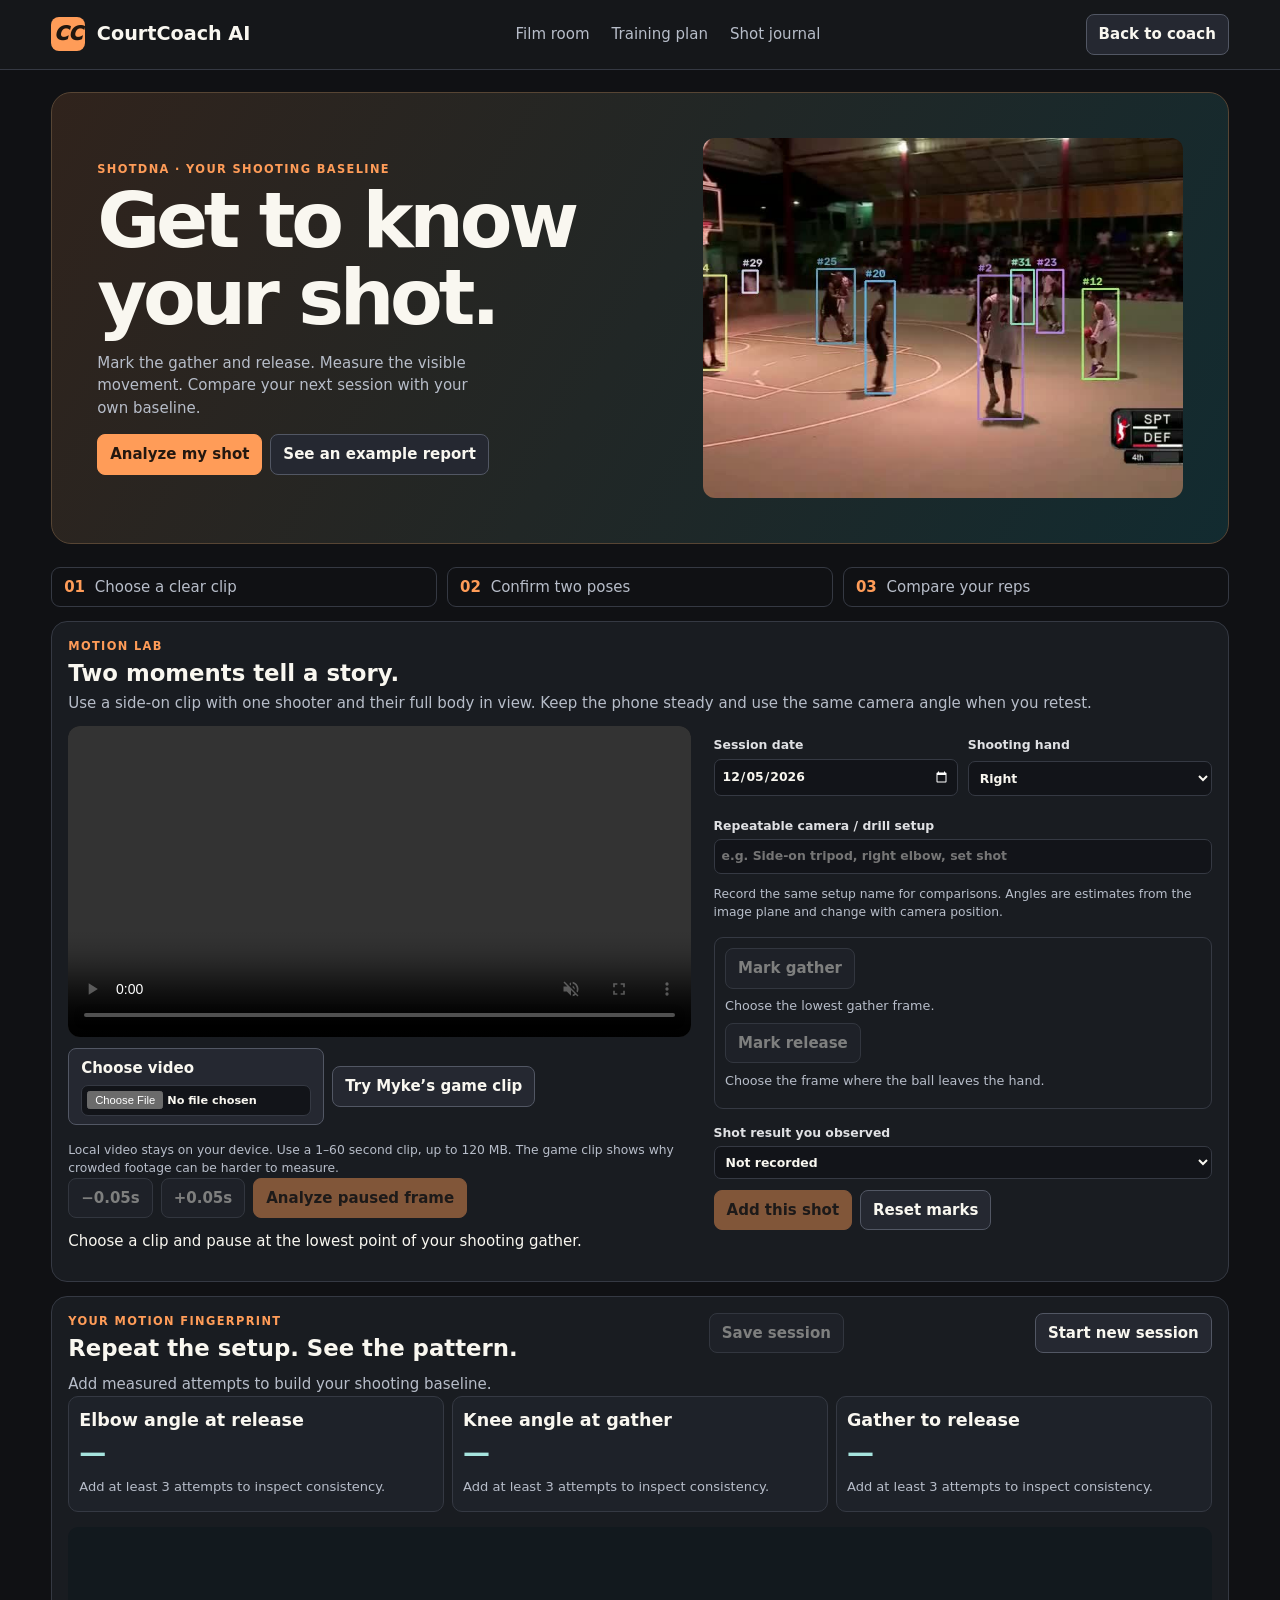
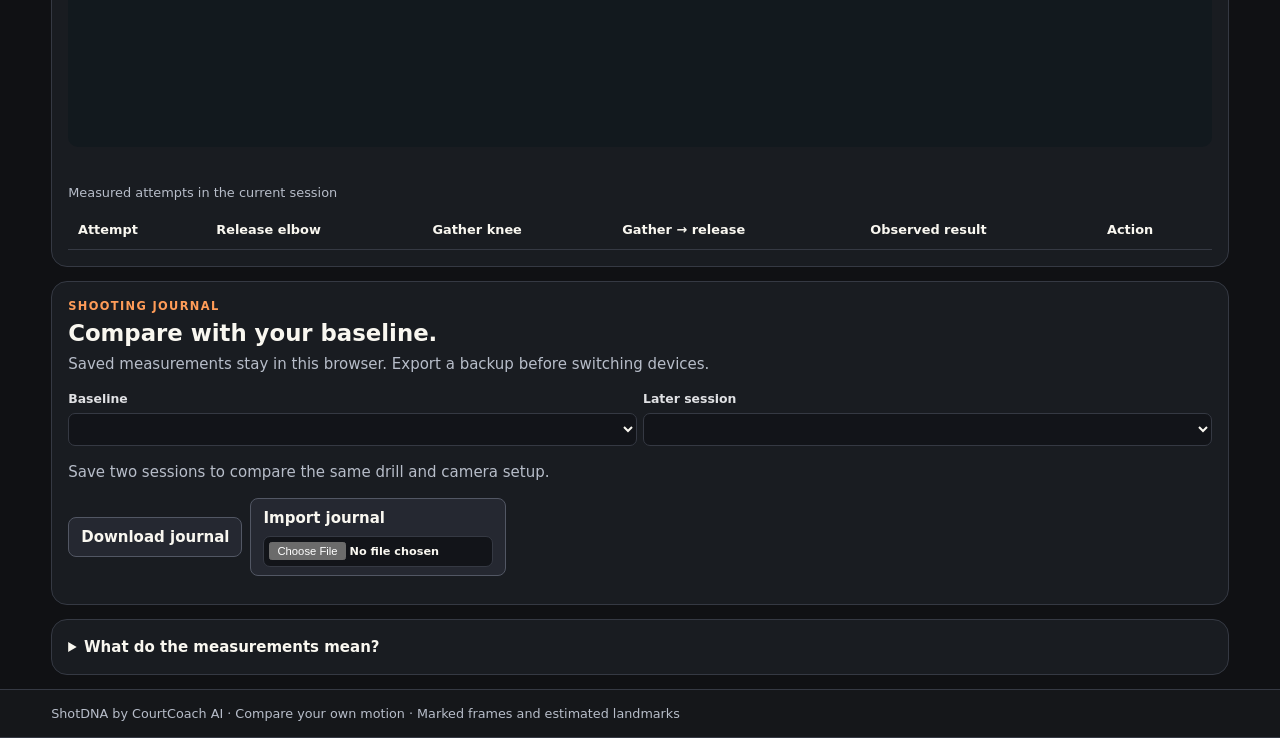
==== site/shotdna.html @ 36a08473 "Add ShotDNA pose measurements and a shooting session journal" ====
<!doctype html>
<html lang="en">
<head>
<meta charset="utf-8"><meta name="viewport" content="width=device-width,initial-scale=1">
<meta name="description" content="Compare jump-shot motion with browser-based pose estimation and a personal shooting journal.">
<title>ShotDNA | CourtCoach AI</title>
<link rel="stylesheet" href="style.css"><link rel="stylesheet" href="shotdna.css">
<script type="module" src="shotdna.mjs"></script>
</head>
<body>
<header class="top"><a class="brand" href="./"><span aria-hidden="true">CC</span> CourtCoach AI</a><nav aria-label="Main navigation"><a href="./#film">Film room</a><a href="./#plan">Training plan</a><a href="#journal">Shot journal</a></nav><a class="button secondary" href="./">Back to coach</a></header>
<main>
<section class="dna-hero">
<div><p class="eyebrow">SHOTDNA · YOUR SHOOTING BASELINE</p><h1>Get to know<br>your shot.</h1><p>Mark the gather and release. Measure the visible movement. Compare your next session with your own baseline.</p><div class="actions"><a class="primary button" href="#shooting-lab">Analyze my shot</a><button class="secondary" id="example" type="button">See an example report</button></div></div>
<img src="assets/court-film.jpg" alt="Basketball game film from Myke Tzul’s playing days" width="640" height="360">
</section>
<div class="workflow"><span><b>01</b> Choose a clear clip</span><span><b>02</b> Confirm two poses</span><span><b>03</b> Compare your reps</span></div>
<section class="panel" id="shooting-lab" aria-labelledby="lab-title">
<div class="heading"><div><p class="eyebrow">MOTION LAB</p><h2 id="lab-title">Two moments tell a story.</h2><p>Use a side-on clip with one shooter and their full body in view. Keep the phone steady and use the same camera angle when you retest.</p></div></div>
<div class="dna-layout">
<div>
<div class="dna-video"><video id="shot-video" controls muted playsinline preload="none"></video><canvas id="shot-canvas" aria-label="Selected pose landmarks" hidden></canvas></div>
<div class="actions"><label class="button secondary">Choose video<input id="shot-file" type="file" accept="video/*,.mp4,.mov,.webm"></label><button type="button" class="secondary" id="sample-film">Try Myke’s game clip</button></div>
<p class="hint">Local video stays on your device. Use a 1–60 second clip, up to 120 MB. The game clip shows why crowded footage can be harder to measure.</p>
<div class="actions"><button type="button" class="secondary" id="frame-back" disabled>−0.05s</button><button type="button" class="secondary" id="frame-forward" disabled>+0.05s</button><button type="button" class="primary" id="detect" disabled>Analyze paused frame</button></div>
<p id="pose-feedback" role="status">Choose a clip and pause at the lowest point of your shooting gather.</p>
<div id="people" class="actions"></div>
<p id="measurements" class="hint"></p>
</div>
<div>
<div class="form-grid dna-form">
<label>Session date<input id="session-date" type="date" required></label>
<label>Shooting hand<select id="hand"><option value="right">Right</option><option value="left">Left</option></select></label>
</div>
<label>Repeatable camera / drill setup<input id="setup" maxlength="120" placeholder="e.g. Side-on tripod, right elbow, set shot" required></label>
<p class="hint">Record the same setup name for comparisons. Angles are estimates from the image plane and change with camera position.</p>
<div class="dna-marks">
<button type="button" class="secondary" id="mark-gather" disabled>Mark gather</button><p id="gather-mark">Choose the lowest gather frame.</p>
<button type="button" class="secondary" id="mark-release" disabled>Mark release</button><p id="release-mark">Choose the frame where the ball leaves the hand.</p>
</div>
<label>Shot result you observed<select id="outcome"><option value="unrecorded">Not recorded</option><option value="made">Made</option><option value="missed">Missed</option></select></label>
<div class="actions"><button type="button" class="primary" id="add-shot" disabled>Add this shot</button><button type="button" class="secondary" id="reset-marks">Reset marks</button></div>
<p id="shot-feedback" role="status"></p>
</div>
</div>
</section>
<section class="panel" id="report-panel">
<div class="heading"><div><p class="eyebrow">YOUR MOTION FINGERPRINT</p><h2>Repeat the setup. See the pattern.</h2></div><button type="button" class="secondary" id="save-session" disabled>Save session</button></div>
<p id="report-status" role="status">Add measured attempts to compare elbow angle, knee bend, and gather-to-release time.</p>
<div id="metrics" class="report-grid"></div>
<svg id="shot-chart" viewBox="0 0 700 190" role="img" aria-label="Elbow angle at release across attempts" hidden></svg>
<div class="dna-table"><table><caption>Measured attempts in the current session</caption><thead><tr><th>Attempt</th><th>Release elbow</th><th>Gather knee</th><th>Gather → release</th><th>Observed result</th><th>Action</th></tr></thead><tbody id="attempts"></tbody></table></div>
<p id="motion-note" class="hint"></p>
</section>
<section class="panel" id="journal">
<div class="heading"><div><p class="eyebrow">SHOOTING JOURNAL</p><h2>Compare with your baseline.</h2><p>Saved measurements stay in this browser. Export a backup before switching devices.</p></div></div>
<div class="pair"><label>Baseline<select id="baseline"></select></label><label>Later session<select id="followup"></select></label></div>
<p id="comparison" role="status"></p>
<ul id="sessions"></ul>
<div class="actions"><button type="button" class="secondary" id="export-shots">Download journal</button><label class="button secondary">Import journal<input id="import-shots" type="file" accept=".json,application/json"></label></div>
<p id="journal-status" role="status"></p>
</section>
<details class="panel"><summary>What do the measurements mean?</summary>
<p>Elbow and knee angles use the visible shoulder–elbow–wrist and hip–knee–ankle landmarks. Low-visibility or off-frame joints are excluded. You choose the shooter separately at each frame. Pose estimation supplies the landmarks. Your marked frames supply the gather and release times.</p>
<p>The report shows average angles and standard deviation across your attempts. A smaller spread means your measurements repeated more closely under that setup. Different successful shooters can have different mechanics. The app gives descriptive comparisons, and a coach can help interpret changes alongside results and comfort.</p>
<p>These 2D estimates have no calibrated biomechanics accuracy score. Ball tracking, automatic shot detection, release-height estimates, and coaching validation require further work. <a href="https://developers.google.com/edge/mediapipe/solutions/vision/pose_landmarker">MediaPipe Pose Landmarker documentation</a></p>
</details>
</main><footer>ShotDNA by CourtCoach AI · Compare your own motion · Marked frames and estimated landmarks</footer>
</body></html>
---- site/style.css ----
:root{color-scheme:dark;--bg:#101114;--card:#191c21;--input:#121419;--line:#353943;--ink:#f9f7f0;--muted:#b7bdc9;--orange:#ff9c58;--green:#abdfaa;font:15px/1.5 system-ui,sans-serif;background:var(--bg);color:var(--ink);scroll-behavior:smooth}*{box-sizing:border-box}body{margin:0}h1,h2,h3,p,figure{margin:0}a{color:var(--orange)}header,footer{padding:14px max(4vw,18px);background:#15171a;border-bottom:1px solid var(--line)}header{display:flex;justify-content:space-between;align-items:center;gap:12px}.brand{color:var(--ink);font-weight:850;text-decoration:none;font-size:1.28rem;white-space:nowrap}.brand span{display:inline-grid;place-items:center;background:var(--orange);color:#201710;width:34px;height:34px;border-radius:8px;font-weight:950;font-style:italic;margin-right:5px}nav{display:flex;gap:22px}nav a{color:var(--muted);text-decoration:none}main{max-width:1450px;margin:auto;padding:0 max(4vw,18px)}.hero{display:grid;grid-template-columns:1.12fr 1fr;gap:24px;align-items:center;margin:26px 0 14px;background:linear-gradient(125deg,#282019,#18191d 57%);border:1px solid #534235;border-radius:22px;padding:clamp(17px,3vw,39px);overflow:hidden}.eyebrow{color:var(--orange);font-size:.76rem;letter-spacing:.12em;font-weight:800;margin-bottom:5px}.hero h1{font-size:clamp(2.55rem,5.7vw,6rem);line-height:1;letter-spacing:-.075em}.hero h1 span{color:var(--orange)}.hero-copy>p:not(.eyebrow){font-size:1.08rem;color:var(--muted);margin:13px 0 17px;max-width:580px}.hero figure{position:relative;margin:0}.hero img{display:block;object-fit:cover;width:100%;height:clamp(180px,27vw,385px);border-radius:14px;filter:brightness(.78) saturate(.86);border:1px solid #665143}.hero figcaption{font-size:.72rem;color:#d5d8dc;margin-top:5px}.actions{display:flex;align-items:center;gap:8px;flex-wrap:wrap}.button,button{display:inline-block;border:1px solid #525764;border-radius:8px;font:inherit;font-weight:720;text-decoration:none;cursor:pointer;padding:8px 12px}.primary{background:var(--orange);border-color:var(--orange);color:#241810}.secondary{background:#252831;color:var(--ink)}button:disabled{opacity:.45;cursor:default}a:focus-visible,button:focus-visible,input:focus-visible,textarea:focus-visible,select:focus-visible{outline:2px solid var(--orange);outline-offset:3px}button:not(:disabled):hover,.button:hover{filter:brightness(1.13)}.workflow{display:grid;grid-template-columns:repeat(3,1fr);gap:10px;margin:0 0 14px}.workflow span{border:1px solid var(--line);border-radius:9px;padding:8px 12px;color:var(--muted)}.workflow b{color:var(--orange);margin-right:5px}.panel{background:var(--card);border:1px solid var(--line);border-radius:16px;margin:0 0 14px;padding:16px;min-width:0}.heading{display:flex;justify-content:space-between;align-items:start;gap:12px;margin-bottom:11px}.heading h2,h2{font-size:1.52rem;line-height:1.2}.heading p:not(.eyebrow),.panel>p,.hint{color:var(--muted);margin-top:5px}.form-grid{display:grid;grid-template-columns:repeat(4,minmax(0,1fr));gap:10px}label{display:grid;gap:4px;color:#e0e1e4;font-size:.83rem;font-weight:650;min-width:0}input,select,textarea{min-width:0;width:100%;border:1px solid var(--line);background:var(--input);color:var(--ink);border-radius:7px;padding:7px;font:inherit}input[type=file]{padding:5px;font-size:.75rem}input[type=checkbox]{accent-color:var(--orange);width:auto}fieldset{border:0;padding:0;margin:10px 0 0;display:flex;gap:12px;flex-wrap:wrap}fieldset legend{color:var(--muted);font-size:.83rem}fieldset label,label.confirm{display:flex;align-items:center}.badge{white-space:nowrap;border:1px solid #5a523d;background:#2e2820;color:#ffd5ae;padding:5px 8px;border-radius:9px;font-size:.82rem}.hint{font-size:.82rem}.hint:empty{display:none}.clip-grid,.day-grid{display:grid;grid-template-columns:repeat(3,minmax(0,1fr));gap:10px;margin-top:10px}.clip,.day,.evidence{border:1px solid var(--line);border-radius:10px;background:#1e2229;padding:10px;min-width:0}.clip>*+*{margin-top:8px}.clip h3,.day h3{font-size:1rem}.preview{border-radius:8px;background:#101317;min-height:84px;overflow:hidden;display:grid;place-items:center}.preview video,.preview canvas{width:100%;height:auto;max-height:240px;object-fit:contain;display:block}.preview [hidden]{display:none}.preview .empty{color:var(--muted);padding:12px;font-size:.82rem}.pair{display:grid;grid-template-columns:1fr 1fr;gap:6px}.clip-actions button,.pose-options button{font-size:.74rem;padding:4px 7px}.pose-options button[aria-pressed=true]{color:var(--green);border-color:var(--green)}.generate{margin-top:12px}.generate p,.demo-status{color:var(--orange);font-size:.86rem}.demo-status{margin:0 0 10px}.report-grid{display:grid;grid-template-columns:repeat(3,minmax(0,1fr));gap:8px}.evidence p,.day p{color:var(--muted);margin:4px 0;font-size:.87rem;overflow-wrap:anywhere}.priority{border-left:3px solid var(--orange);padding:7px 9px;margin-bottom:10px;background:#2a231e}.day .eyebrow{font-size:.68rem}.day ul{padding-left:18px;color:#d8dbe2;font-size:.87rem}.day li+li{margin-top:5px}.day label{display:flex;gap:6px;align-items:center;color:var(--green);border-top:1px solid var(--line);padding-top:5px}.footer-grid{display:grid;grid-template-columns:1fr 1fr;gap:10px}.log-form{display:flex;align-items:end;gap:7px;flex-wrap:wrap;margin:8px 0}.log-form label{flex:1 1 110px}.resource-links{display:flex;flex-wrap:wrap;gap:8px;margin:8px 0}#log-list{padding-left:18px;color:var(--muted);overflow-wrap:anywhere}footer{border-top:1px solid var(--line);color:var(--muted);font-size:.85rem}textarea{resize:vertical}
@media(max-width:980px){.clip-grid{grid-template-columns:repeat(2,minmax(0,1fr))}.day-grid,.report-grid{grid-template-columns:repeat(2,minmax(0,1fr))}.form-grid{grid-template-columns:repeat(2,minmax(0,1fr))}.hero h1 br{display:none}}@media(max-width:640px){nav{display:none}.hero,.clip-grid,.day-grid,.report-grid,.footer-grid{grid-template-columns:1fr}.workflow{gap:4px}.workflow span{padding:6px;font-size:.74rem}.workflow b{display:block}.heading{flex-wrap:wrap}.hero figure{max-height:230px}.hero img{height:180px}}
---- site/shotdna.css ----
.dna-hero{display:grid;grid-template-columns:1.2fr 1fr;gap:2rem;align-items:center;padding:clamp(1rem,4vw,3rem);margin:1.5rem 0;background:linear-gradient(120deg,#30231c,#122b30);border:1px solid #574534;border-radius:20px}
.dna-hero h1{font-size:clamp(2.8rem,6vw,5.8rem);line-height:1;letter-spacing:-.055em}
.dna-hero p:not(.eyebrow){margin:1rem 0;color:var(--muted);max-width:42ch}
.dna-hero img{display:block;width:100%;aspect-ratio:1.2;object-fit:cover;border-radius:12px}
.dna-layout{display:grid;grid-template-columns:1.25fr 1fr;gap:1.5rem;align-items:start}
.dna-layout label{margin:.7rem 0}
.dna-form{grid-template-columns:1fr 1fr}
.dna-video{position:relative;background:#090c10;border-radius:12px;overflow:hidden}
.dna-video video{display:block;width:100%;max-height:430px;min-height:160px}
.dna-video canvas{position:absolute;inset:0;width:100%;height:100%;object-fit:contain;pointer-events:none}
.dna-video canvas[hidden]{display:none}
.dna-marks{border:1px solid var(--line);border-radius:9px;padding:.7rem;margin:1rem 0}
.dna-marks p{color:var(--muted);font-size:.85rem;margin:.5rem 0}
.button input[type=file]{display:block;max-width:230px;margin-top:.4rem}
#people button[aria-pressed=true]{border-color:var(--green);color:var(--green)}
.dna-table{overflow:auto;margin-top:1rem}table{border-collapse:collapse;width:100%;font-size:.86rem}td,th{padding:.65rem;text-align:left;border-bottom:1px solid var(--line);white-space:nowrap}
caption{text-align:left;color:var(--muted);margin-bottom:.5rem}
#metrics strong{font-size:1.8rem;color:#a6e4de;display:block}
#shot-chart{width:100%;max-height:220px;margin:1rem 0;background:#12191e;border-radius:10px}
#sessions{padding-left:1.2rem}#sessions li{margin:.6rem 0;overflow-wrap:anywhere}
#journal .pair{margin:1rem 0}
summary{font-weight:750;cursor:pointer}
details p{margin-top:.8rem!important}
#comparison,#pose-feedback,#shot-feedback,#journal-status{margin:.8rem 0;overflow-wrap:anywhere}
@media(max-width:700px){.dna-hero,.dna-layout{grid-template-columns:1fr}.dna-hero img{aspect-ratio:2;max-height:190px}}
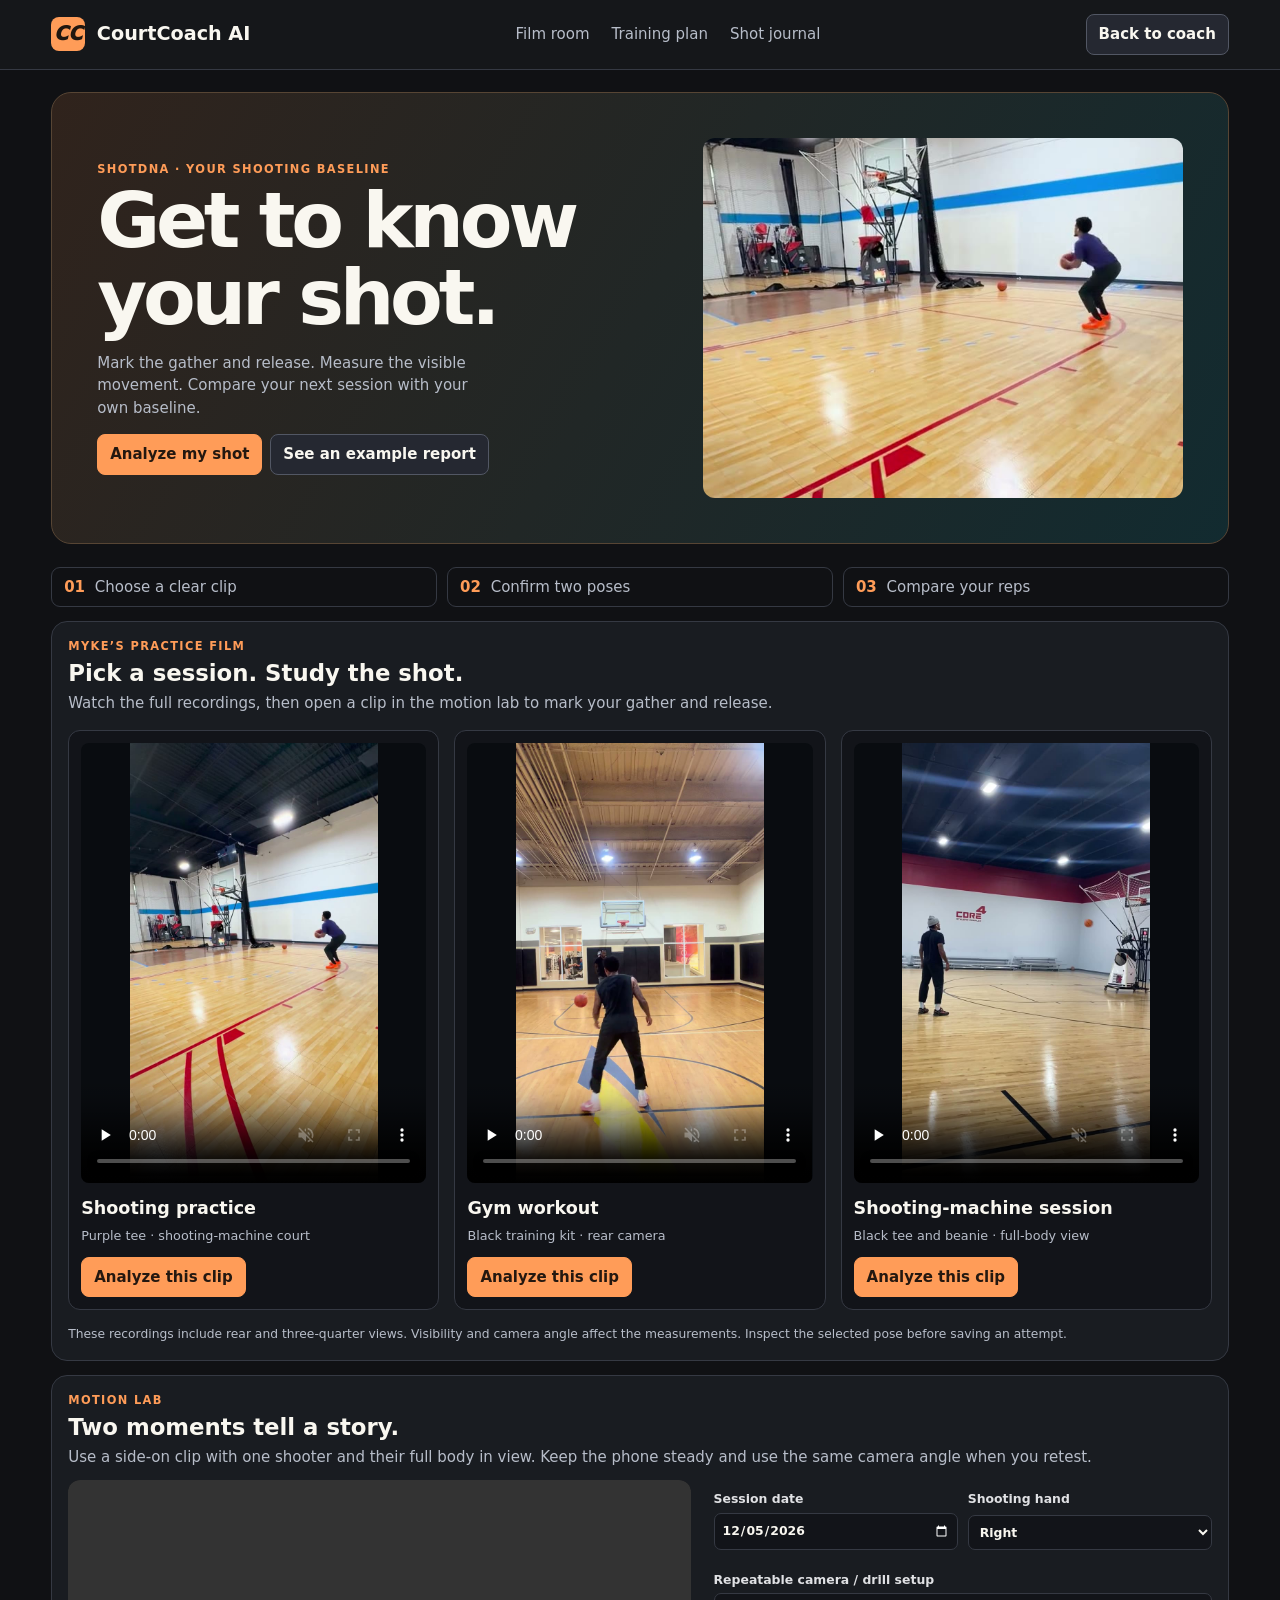
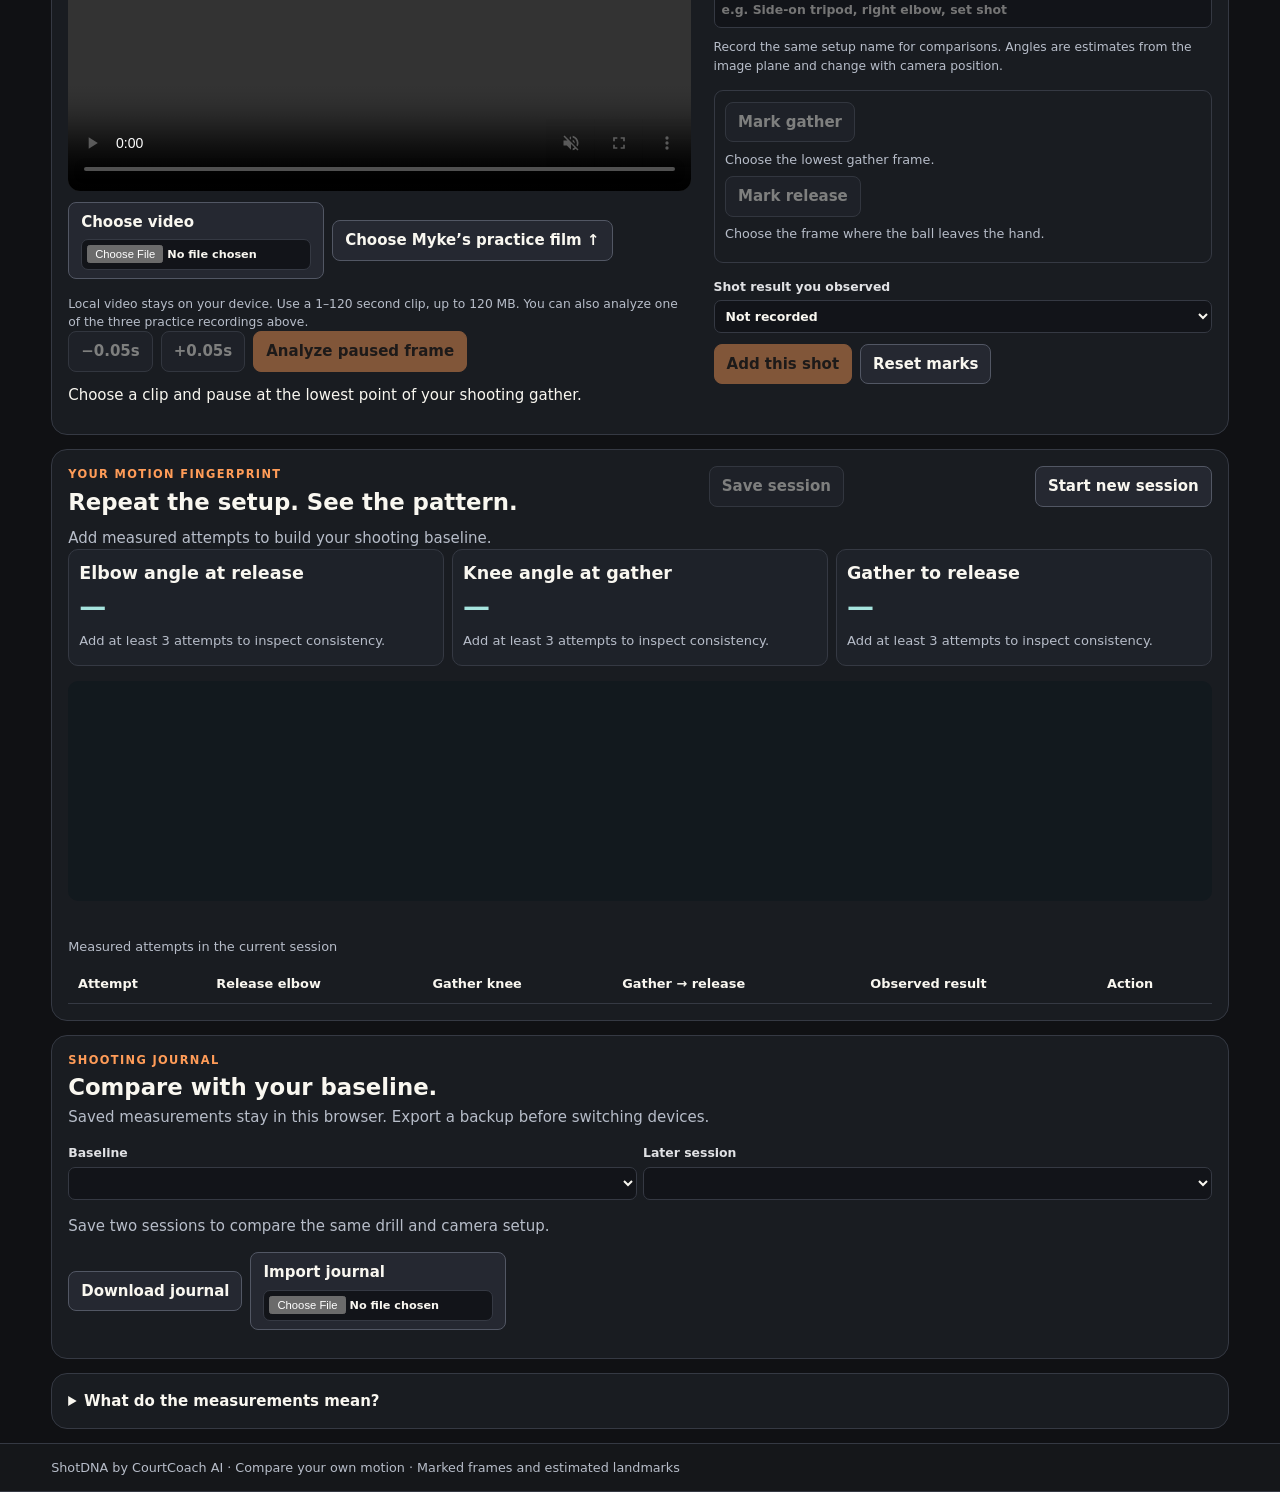
==== commit 9e661013: "Add Myke's three full practice videos to ShotDNA" ====
--- a/site/shotdna.html
+++ b/site/shotdna.html
@@ -12,16 +12,21 @@
 <main>
 <section class="dna-hero">
 <div><p class="eyebrow">SHOTDNA · YOUR SHOOTING BASELINE</p><h1>Get to know<br>your shot.</h1><p>Mark the gather and release. Measure the visible movement. Compare your next session with your own baseline.</p><div class="actions"><a class="primary button" href="#shooting-lab">Analyze my shot</a><button class="secondary" id="example" type="button">See an example report</button></div></div>
-<img src="assets/court-film.jpg" alt="Basketball game film from Myke Tzul’s playing days" width="640" height="360">
+<img src="assets/shotdna/purple-tee.jpg" alt="Myke shooting in a purple tee during an indoor practice session" width="640" height="360">
 </section>
 <div class="workflow"><span><b>01</b> Choose a clear clip</span><span><b>02</b> Confirm two poses</span><span><b>03</b> Compare your reps</span></div>
+<section class="panel" id="practice-library" aria-labelledby="practice-title">
+<div class="heading"><div><p class="eyebrow">MYKE’S PRACTICE FILM</p><h2 id="practice-title">Pick a session. Study the shot.</h2><p>Watch the full recordings, then open a clip in the motion lab to mark your gather and release.</p></div></div>
+<div id="practice-clips" class="practice-grid"></div>
+<p class="hint">These recordings include rear and three-quarter views. Visibility and camera angle affect the measurements. Inspect the selected pose before saving an attempt.</p>
+</section>
 <section class="panel" id="shooting-lab" aria-labelledby="lab-title">
 <div class="heading"><div><p class="eyebrow">MOTION LAB</p><h2 id="lab-title">Two moments tell a story.</h2><p>Use a side-on clip with one shooter and their full body in view. Keep the phone steady and use the same camera angle when you retest.</p></div></div>
 <div class="dna-layout">
 <div>
 <div class="dna-video"><video id="shot-video" controls muted playsinline preload="none"></video><canvas id="shot-canvas" aria-label="Selected pose landmarks" hidden></canvas></div>
-<div class="actions"><label class="button secondary">Choose video<input id="shot-file" type="file" accept="video/*,.mp4,.mov,.webm"></label><button type="button" class="secondary" id="sample-film">Try Myke’s game clip</button></div>
-<p class="hint">Local video stays on your device. Use a 1–60 second clip, up to 120 MB. The game clip shows why crowded footage can be harder to measure.</p>
+<div class="actions"><label class="button secondary">Choose video<input id="shot-file" type="file" accept="video/*,.mp4,.mov,.webm"></label><a class="button secondary" href="#practice-library">Choose Myke’s practice film ↑</a></div>
+<p class="hint">Local video stays on your device. Use a 1–120 second clip, up to 120 MB. You can also analyze one of the three practice recordings above.</p>
 <div class="actions"><button type="button" class="secondary" id="frame-back" disabled>−0.05s</button><button type="button" class="secondary" id="frame-forward" disabled>+0.05s</button><button type="button" class="primary" id="detect" disabled>Analyze paused frame</button></div>
 <p id="pose-feedback" role="status">Choose a clip and pause at the lowest point of your shooting gather.</p>
 <div id="people" class="actions"></div>
--- a/site/shotdna.css
+++ b/site/shotdna.css
@@ -23,3 +23,11 @@
 details p{margin-top:.8rem!important}
 #comparison,#pose-feedback,#shot-feedback,#journal-status{margin:.8rem 0;overflow-wrap:anywhere}
 @media(max-width:700px){.dna-hero,.dna-layout{grid-template-columns:1fr}.dna-hero img{aspect-ratio:2;max-height:190px}}
+
+.practice-grid{display:grid;grid-template-columns:repeat(3,minmax(0,1fr));gap:1rem;margin:1rem 0}
+.practice-card{padding:.8rem;border:1px solid var(--line);border-radius:12px;background:var(--input);min-width:0}
+.practice-card video{display:block;width:100%;aspect-ratio:9/14;max-height:440px;object-fit:contain;background:#090c10;border-radius:8px}
+.practice-card h3{margin-top:.8rem}
+.practice-card p{color:var(--muted);margin:.3rem 0 .8rem;font-size:.85rem}
+#practice-library,#shooting-lab{scroll-margin-top:1rem}
+@media(max-width:700px){.practice-grid{grid-template-columns:1fr}.practice-card video{max-height:420px}}
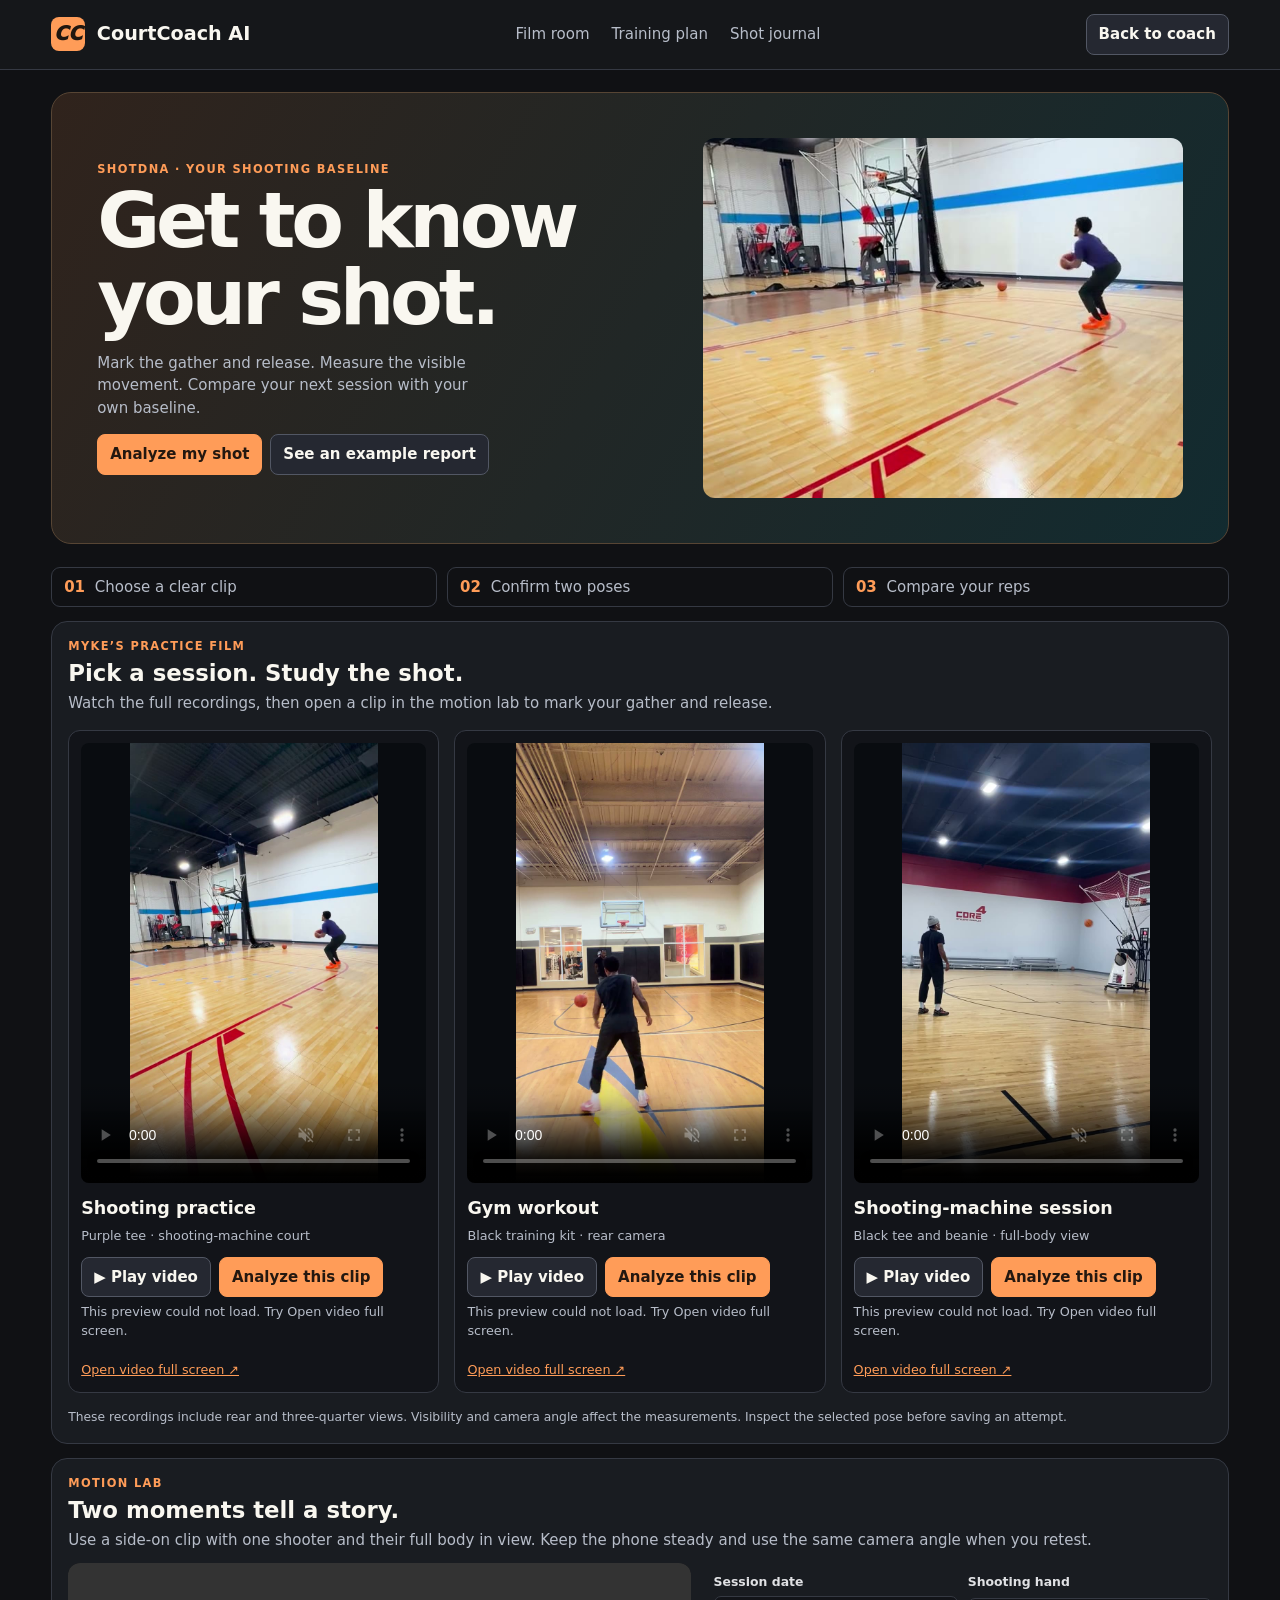
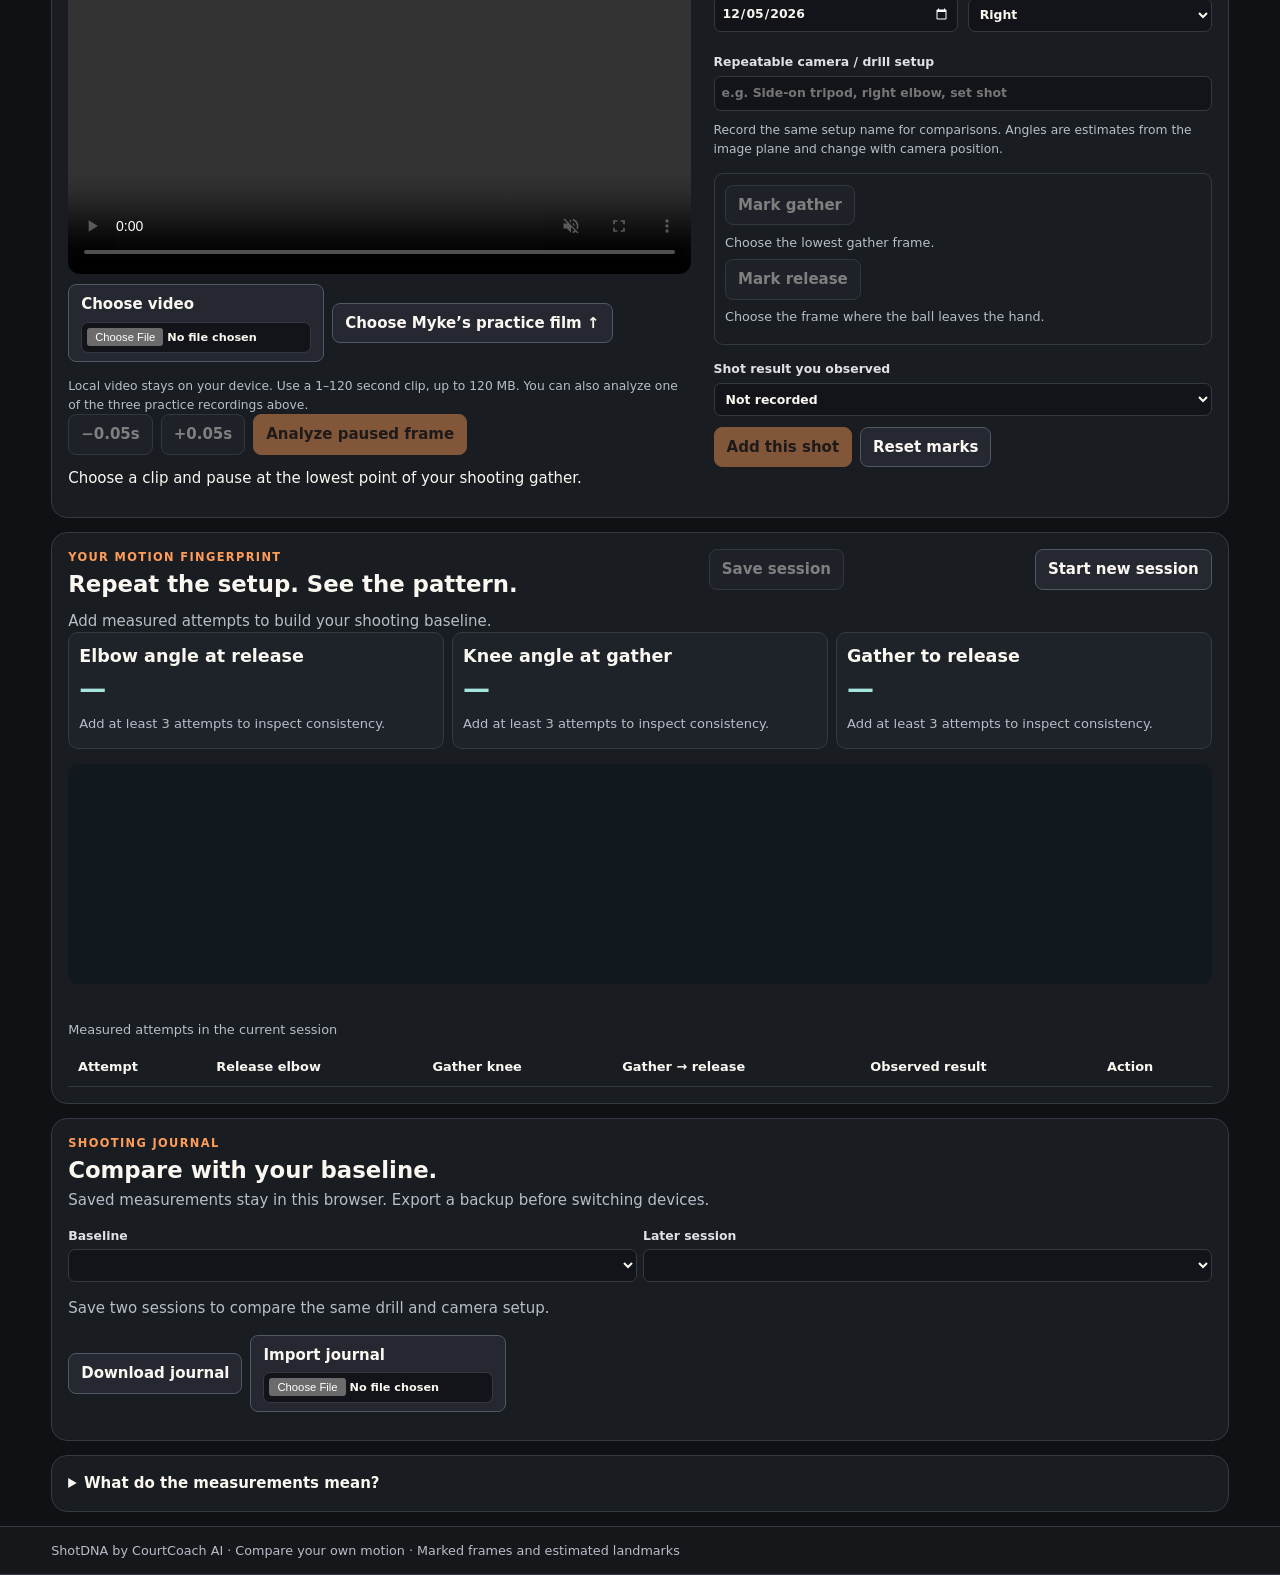
==== commit cf621337: "Refresh cached ShotDNA playback controls" ====
--- a/site/shotdna.html
+++ b/site/shotdna.html
@@ -4,8 +4,8 @@
 <meta charset="utf-8"><meta name="viewport" content="width=device-width,initial-scale=1">
 <meta name="description" content="Compare jump-shot motion with browser-based pose estimation and a personal shooting journal.">
 <title>ShotDNA | CourtCoach AI</title>
-<link rel="stylesheet" href="style.css"><link rel="stylesheet" href="shotdna.css">
-<script type="module" src="shotdna.mjs"></script>
+<link rel="stylesheet" href="style.css"><link rel="stylesheet" href="shotdna.css?v=playback-2">
+<script type="module" src="shotdna.mjs?v=playback-2"></script>
 </head>
 <body>
 <header class="top"><a class="brand" href="./"><span aria-hidden="true">CC</span> CourtCoach AI</a><nav aria-label="Main navigation"><a href="./#film">Film room</a><a href="./#plan">Training plan</a><a href="#journal">Shot journal</a></nav><a class="button secondary" href="./">Back to coach</a></header>
--- a/site/shotdna.css
+++ b/site/shotdna.css
@@ -31,3 +31,4 @@
 .practice-card p{color:var(--muted);margin:.3rem 0 .8rem;font-size:.85rem}
 #practice-library,#shooting-lab{scroll-margin-top:1rem}
 @media(max-width:700px){.practice-grid{grid-template-columns:1fr}.practice-card video{max-height:420px}}
+.practice-open{display:inline-block;font-size:.85rem;margin-top:.5rem}
